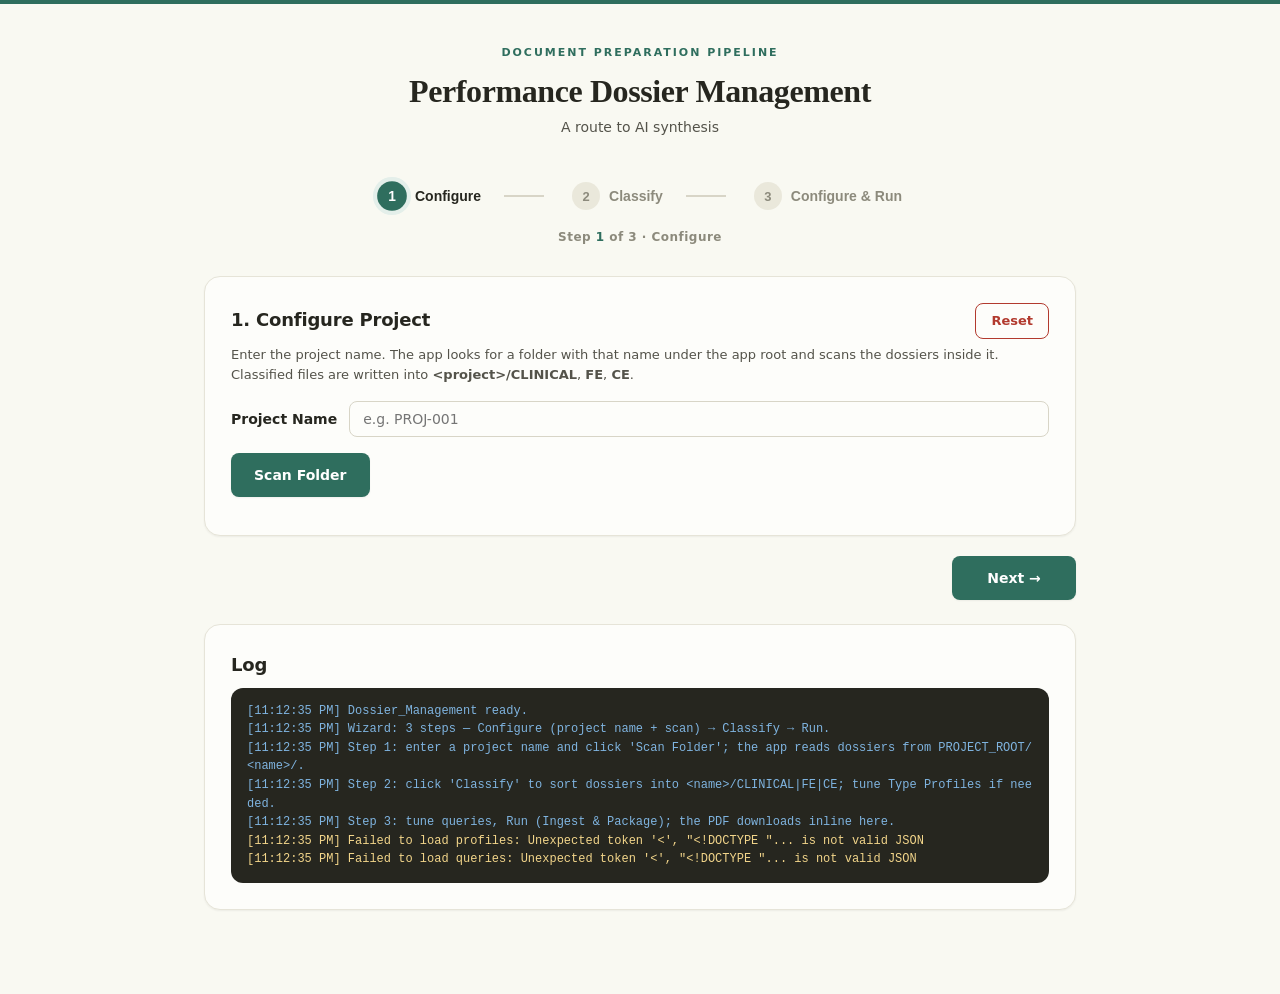
==== static/index.html @ 51ed927b "ft" ====
<!DOCTYPE html>
<html lang="en">
<head>
<meta charset="UTF-8">
<meta name="viewport" content="width=device-width, initial-scale=1.0">
<title>Performance Dossier Management — Document Pipeline</title>
<link rel="icon" href="data:,">
<link rel="stylesheet" href="/static/style.css?v=11">
</head>
<body>

<div class="app">

  <!-- Header -->
  <header class="header">
    <p class="eyebrow">Document Preparation Pipeline</p>
    <h1>Performance Dossier Management</h1>
    <p class="subtitle">A route to AI synthesis</p>
  </header>

  <!-- Stepper -->
  <nav class="stepper" id="stepper">
    <button type="button" class="step-pill active" data-goto="1">
      <span class="num">1</span><span class="lbl">Configure</span>
    </button>
    <button type="button" class="step-pill" data-goto="2">
      <span class="num">2</span><span class="lbl">Classify</span>
    </button>
    <button type="button" class="step-pill" data-goto="3">
      <span class="num">3</span><span class="lbl">Configure &amp; Run</span>
    </button>
  </nav>
  <div class="step-indicator" id="step-indicator"></div>

  <!-- ============ STEP 1: CONFIGURE PROJECT ============ -->
  <div class="step-page active" data-step="1">

    <!-- Configure: project name -> folder on disk -->
    <section class="card" id="config-section">
      <div class="card-head">
        <h2>1. Configure Project</h2>
        <div class="card-actions">
          <button class="btn btn-sm btn-danger" id="btn-reset"
            title="Safe reset: clear this project's index, screenshots and generated PDF only. Your dossier files in the project folder are never deleted.">Reset</button>
        </div>
      </div>
      <p class="hint">Enter the project name. The app looks for a folder with that name under the app root and scans the dossiers inside it. Classified files are written into <strong>&lt;project&gt;/CLINICAL</strong>, <strong>FE</strong>, <strong>CE</strong>.</p>

      <div class="form-row">
        <label for="project-name">Project Name</label>
        <input type="text" id="project-name" placeholder="e.g. PROJ-001" autocomplete="off">
      </div>

      <div class="button-row">
        <button class="btn btn-primary" id="btn-scan"
          title="Locate PROJECT_ROOT/<project name>/ and list the dossier files inside it">Scan Folder</button>
      </div>

      <div id="scan-result" class="hidden">
        <p id="scan-path" class="muted"></p>
        <div id="scan-file-list" class="file-list"></div>
      </div>
    </section>

    <!-- Step 1 nav (home page: no Back, only Next) -->
    <div class="step-nav step-nav--single">
      <button type="button" class="btn btn-primary btn-next">Next &rarr;</button>
    </div>
  </div>

  <!-- ============ STEP 2: CLASSIFY DOSSIERS ============ -->
  <div class="step-page" data-step="2">

    <!-- Distinct render frame to separate classification from uploading -->
    <div class="classify-frame">
      <h2>2. Classify Dossiers</h2>
      <p class="hint">Run auto-classification to sort the project's dossiers into CLINICAL / FE / CE. Tune the classification anchors below if a document is mis-sorted.</p>

      <div class="button-row">
        <button class="btn btn-primary" id="btn-classify"
          title="Auto-classify each dossier in the project folder by its first page, then move every file into its predicted folder (project/CLINICAL | FE | CE) in one step">Classify</button>
      </div>

      <div id="classify-table-wrap" class="hidden">
        <table class="classify-table">
          <thead>
            <tr><th>Filename</th><th>Type</th><th>Confidence</th><th>Status</th></tr>
          </thead>
          <tbody id="classify-tbody"></tbody>
        </table>
      </div>

      <div class="toggle-row" id="toggle-profiles">
        <span class="toggle-arrow">&#9654;</span>
        <span class="toggle-label">Customize Type Profiles</span>
        <span class="toggle-hint">Click to edit classification anchors</span>
      </div>
      <p class="panel-hint">Classification frame: uses keywords from each document's first 1&ndash;2 pages to auto-sort it into CLINICAL / FE (Sensory) / CE.</p>
      <div class="queries-panel hidden" id="profiles-panel">
        <div class="query-editor" data-type="CLINICAL">
          <label>CLINICAL &mdash; Clinical</label>
          <textarea id="profile-CLINICAL" rows="3"></textarea>
        </div>
        <div class="query-editor" data-type="FE">
          <label>FE &mdash; Sensory</label>
          <textarea id="profile-FE" rows="3"></textarea>
        </div>
        <div class="query-editor" data-type="CE">
          <label>CE &mdash; Consumer Evaluation</label>
          <textarea id="profile-CE" rows="3"></textarea>
        </div>
        <button class="btn btn-sm btn-outline" id="btn-save-profiles"
          title="Write the edited classification anchors back to classify/*.txt">Save</button>
      </div>
    </div>

    <!-- Step 2 nav -->
    <div class="step-nav">
      <button type="button" class="btn btn-outline btn-back">&larr; Back</button>
      <button type="button" class="btn btn-primary btn-next">Next &rarr;</button>
    </div>
  </div>

  <!-- ============ STEP 3: CONFIGURE & RUN ============ -->
  <div class="step-page" data-step="3">

    <section class="card">
      <h2>3. Configure &amp; Run Pipeline</h2>

      <div class="form-row">
        <label>Project</label>
        <div id="project-path" class="muted">Enter a project name in Step 1 and scan it.</div>
      </div>

      <div class="form-row">
        <label for="project-owner">Project Owner</label>
        <input type="text" id="project-owner" placeholder="Project Owner">
      </div>

      <div class="form-row">
        <label for="target-formula">Target Formula</label>
        <input type="text" id="target-formula" placeholder="Target Formula">
      </div>

      <!-- Pages per type (per-report-type cap) -->
      <div class="form-row">
        <label for="top-n">Maximum Pages per Type</label>
        <input type="number" id="top-n" min="1" max="50" step="1"
          value="12" placeholder="12"
          title="Maximum number of pages kept for EACH report type (CLINICAL / FE / CE) after parallel keyword + structure selection. Empty = default 12. Check 'All' to remove the cap.">
        <label class="checkbox-inline" title="Remove the per-type cap and keep every page chosen by either selector">
          <input type="checkbox" id="top-n-all"> All (no cap)
        </label>
      </div>
      <p class="mode-hint">Caps how many pages each type contributes to the final PDF. Leave empty for the default (12).<br>Select "All" only when the number of performance_dossiers is small.</p>

      <!-- Customize queries (collapsible) -->
      <div class="toggle-row" id="toggle-queries">
        <span class="toggle-arrow">&#9654;</span>
        <span class="toggle-label">Customize Per-Type Queries</span>
        <span class="toggle-hint">Click to expand &amp; edit query text for each report type</span>
      </div>
      <p class="panel-hint">Page-selection queries: at package time two parallel selectors run &mdash; keyword match picks on-topic summary pages, and layout structure (figures / lists / tables) picks information-dense pages &mdash; then both sets are merged for the downstream AI.</p>

      <div class="queries-panel hidden" id="queries-panel">
        <div class="query-editor" data-type="CLINICAL">
          <label>CLINICAL &mdash; Clinical</label>
          <textarea id="query-CLINICAL" rows="3"></textarea>
        </div>
        <div class="query-editor" data-type="FE">
          <label>FE &mdash; Sensory</label>
          <textarea id="query-FE" rows="3"></textarea>
        </div>
        <div class="query-editor" data-type="CE">
          <label>CE &mdash; Consumer Evaluation</label>
          <textarea id="query-CE" rows="3"></textarea>
        </div>
        <button class="btn btn-sm btn-outline" id="btn-save-queries"
          title="Write the edited page-selection queries back to queries/*.txt">Save</button>
      </div>

      <div class="button-row">
        <button class="btn btn-accent" id="btn-run"
          title="Ingest all PDFs for this project, select pages, and package them into a single synthesis PDF">Run (Ingest &amp; Package)</button>
      </div>

      <div class="button-row secondary">
        <button class="btn btn-sm btn-outline" id="btn-status"
          title="Show how many pages are currently indexed for this project">Status</button>
      </div>
    </section>

    <section class="card" id="output-section">
      <h2>Output</h2>
      <div id="output-placeholder" class="muted">Run the pipeline to generate a synthesis PDF.</div>
      <div id="output-result" class="hidden">
        <p class="success">Synthesis PDF generated successfully.</p>
        <a id="download-link" class="btn btn-primary" href="#" download
          title="Download the generated synthesis PDF">Download PDF</a>
      </div>
    </section>

    <!-- Step 3 nav -->
    <div class="step-nav">
      <button type="button" class="btn btn-outline btn-back">&larr; Back</button>
      <button type="button" class="btn btn-primary btn-next">Next &rarr;</button>
    </div>
  </div>

  <!-- Log / Progress (persistent across steps) -->
  <section class="card">
    <h2>Log</h2>
    <pre id="log-area" class="log"></pre>
  </section>

</div>

<script src="/static/app.js?v=17"></script>

</body>
</html>
---- static/style.css ----
/* ============================================================
   Dossier_Management — "Paper Workspace" Design System
   Base #F9F9F2 (warm ivory) · emerald primary · gold run accent
   ============================================================ */

:root {
  /* --- Surfaces (warm) --- */
  --paper:        #F9F9F2;
  --surface:      #FDFDFA;   /* cards on ivory */
  --surface-sunk: #F1F0E6;   /* inset panels, toggle rows */
  --surface-sunk-2:#EAE8DB;

  /* --- Ink (warm near-black) --- */
  --ink:    #26261F;
  --ink-2:  #54534A;   /* muted text */
  --ink-3:  #8C8A7C;   /* hints, disabled */
  --on-dark:#EDEDE4;   /* text on dark log */

  /* --- Lines (warm) --- */
  --line:   #E6E4D8;
  --line-2: #D8D5C7;

  /* --- Primary: emerald --- */
  --primary:      #2F6E5E;
  --primary-700:  #235A4C;
  --primary-100:  #E4EFEA;

  /* --- Run accent: amber/gold (the one key action) --- */
  --run:      #B07D2B;
  --run-700:  #94671F;
  --run-100:  #F4E8D2;

  /* --- Danger --- */
  --danger:      #B23A2E;
  --danger-100:  #F3E0DC;

  /* --- Success --- */
  --success: #3E8E5A;

  /* --- Type color codes (functional, per category) --- */
  --type-clinical: #3F6FA3;  --type-clinical-100: #E9EFF6;
  --type-fe:       #C2603F;  --type-fe-100:       #F6E6DF;
  --type-ce:       #3F8C63;  --type-ce-100:       #E4F0EA;

  /* --- Radii --- */
  --r-sm: 8px;
  --r:    12px;
  --r-lg: 16px;

  /* --- Shadows (warm-tinted) --- */
  --shadow-sm: 0 1px 2px rgba(38,38,31,.06);
  --shadow-md: 0 6px 18px rgba(38,38,31,.08);
  --shadow-lg: 0 14px 40px rgba(38,38,31,.10);

  /* --- Type --- */
  --font-sans: "Inter", system-ui, -apple-system, "Segoe UI", Roboto,
               "Helvetica Neue", Arial, sans-serif;
  --font-serif: "Iowan Old Style", "Palatino Linotype", "Book Antiqua",
                Georgia, "Times New Roman", serif;
  --font-mono: "SFMono-Regular", "Consolas", "Monaco", "Liberation Mono",
               monospace;

  /* --- Motion --- */
  --t-fast: 140ms ease;
  --t:      260ms ease;
}

/* ===================== Reset & base ===================== */
* { margin: 0; padding: 0; box-sizing: border-box; }

body {
  font-family: var(--font-sans);
  background: var(--paper);
  color: var(--ink);
  line-height: 1.6;
  border-top: 4px solid var(--primary);   /* brand cue */
  -webkit-font-smoothing: antialiased;
  text-rendering: optimizeLegibility;
}

.app {
  max-width: 920px;
  margin: 0 auto;
  padding: 40px 24px 64px;
}

/* Universal focus ring (a11y) */
:focus-visible {
  outline: 2px solid var(--primary);
  outline-offset: 2px;
  border-radius: 4px;
}

/* ===================== Header ===================== */
.header {
  text-align: center;
  margin-bottom: 36px;
}

.eyebrow {
  font-size: 11px;
  font-weight: 700;
  letter-spacing: 0.18em;
  text-transform: uppercase;
  color: var(--primary);
  margin-bottom: 10px;
}

.header h1 {
  font-family: var(--font-serif);
  font-size: 32px;
  font-weight: 600;
  color: var(--ink);
  letter-spacing: -0.4px;
  line-height: 1.2;
}

.subtitle {
  color: var(--ink-2);
  font-size: 14px;
  margin-top: 6px;
}

/* ===================== Stepper ===================== */
.stepper {
  display: flex;
  align-items: center;
  justify-content: center;
  gap: 0;
  margin-bottom: 10px;
  flex-wrap: wrap;
}

.step-pill {
  display: inline-flex;
  align-items: center;
  gap: 9px;
  padding: 8px 14px;
  border: none;
  background: transparent;
  color: var(--ink-3);
  font-size: 14px;
  font-weight: 600;
  cursor: pointer;
  position: relative;
  transition: color var(--t-fast);
}

/* connector between pills */
.step-pill:not(:last-child)::after {
  content: "";
  width: 40px;
  height: 2px;
  background: var(--line-2);
  margin-left: 14px;
  flex: none;
  transition: background var(--t);
}

/* completed segments turn emerald */
.step-pill.done::after { background: var(--primary); }

.step-pill .num {
  display: inline-flex;
  align-items: center;
  justify-content: center;
  width: 28px;
  height: 28px;
  border-radius: 50%;
  background: var(--surface-sunk-2);
  color: var(--ink-3);
  font-size: 13px;
  font-weight: 700;
  flex: none;
  transition: background var(--t-fast), color var(--t-fast),
              transform var(--t-fast), box-shadow var(--t-fast);
}

.step-pill .lbl { white-space: nowrap; }

.step-pill.active { color: var(--ink); }

.step-pill.active .num {
  background: var(--primary);
  color: #fff;
  transform: scale(1.06);
  box-shadow: 0 0 0 4px var(--primary-100);
}

.step-pill.done .num {
  background: var(--primary);
  color: #fff;
}

.step-pill:hover:not(.active) { color: var(--ink); }

/* "Step X of 4" indicator */
.step-indicator {
  text-align: center;
  font-size: 12px;
  font-weight: 600;
  letter-spacing: 0.04em;
  color: var(--ink-3);
  margin-bottom: 28px;
}
.step-indicator b { color: var(--primary); }

/* ===================== Step pages ===================== */
.step-page { display: none; }

.step-page.active {
  display: block;
  animation: step-in var(--t);
}

@keyframes step-in {
  from { opacity: 0; transform: translateY(8px); }
  to   { opacity: 1; transform: translateY(0); }
}

/* ===================== Step navigation ===================== */
.step-nav {
  display: flex;
  justify-content: space-between;
  gap: 12px;
  margin: 8px 0 24px;
}

.step-nav .btn-back,
.step-nav .btn-next { min-width: 124px; }

/* Home page (Step 1) has no Back button — keep Next right-aligned. */
.step-nav--single { justify-content: flex-end; }

/* ===================== Cards ===================== */
.card {
  background: var(--surface);
  border: 1px solid var(--line);
  border-radius: var(--r-lg);
  padding: 26px;
  margin-bottom: 20px;
  box-shadow: var(--shadow-sm);
}

.card h2 {
  font-size: 18px;
  font-weight: 650;
  margin-bottom: 8px;
  color: var(--ink);
  letter-spacing: -0.2px;
}

/* inline header with actions (Reset beside title) */
.card-head {
  display: flex;
  align-items: center;
  justify-content: space-between;
  gap: 12px;
  margin-bottom: 6px;
}
.card-head h2 { margin-bottom: 0; }
.card-actions { display: flex; gap: 8px; flex-shrink: 0; }

.hint {
  font-size: 13px;
  color: var(--ink-2);
  margin-bottom: 16px;
  line-height: 1.55;
}

/* ===================== Buttons ===================== */
.button-row {
  display: flex;
  gap: 10px;
  flex-wrap: wrap;
  margin-bottom: 12px;
}
.button-row.secondary {
  padding-top: 6px;
  border-top: 1px solid var(--line);
  margin-top: 4px;
}

.btn {
  display: inline-flex;
  align-items: center;
  justify-content: center;
  gap: 8px;
  padding: 11px 22px;
  border: 1px solid transparent;
  border-radius: var(--r-sm);
  font-size: 14px;
  font-weight: 600;
  font-family: inherit;
  cursor: pointer;
  text-decoration: none;
  transition: background var(--t-fast), border-color var(--t-fast),
              color var(--t-fast), box-shadow var(--t-fast),
              transform var(--t-fast);
  text-align: center;
  min-height: 44px;            /* touch target */
}
.btn:active:not(:disabled) { transform: translateY(1px); }
.btn:disabled { opacity: .5; cursor: not-allowed; }

.btn-sm { padding: 7px 15px; font-size: 13px; min-height: 36px; }

.btn-primary {
  background: var(--primary);
  color: #fff;
  box-shadow: var(--shadow-sm);
}
.btn-primary:hover:not(:disabled) {
  background: var(--primary-700);
  box-shadow: var(--shadow-md);
}

/* Run (Ingest & Package) — the gold accent, stands out */
.btn-accent {
  background: var(--run);
  color: #fff;
  box-shadow: var(--shadow-sm);
}
.btn-accent:hover:not(:disabled) {
  background: var(--run-700);
  box-shadow: var(--shadow-md);
}

.btn-outline {
  background: var(--surface);
  border-color: var(--line-2);
  color: var(--ink);
}
.btn-outline:hover:not(:disabled) {
  background: var(--surface-sunk);
  border-color: var(--ink-3);
}

.btn-danger {
  background: var(--surface);
  border-color: var(--danger);
  color: var(--danger);
}
.btn-danger:hover:not(:disabled) {
  background: var(--danger-100);
}

/* ===================== Upload zones (color-coded) ===================== */
.upload-grid {
  display: grid;
  grid-template-columns: repeat(3, 1fr);
  gap: 16px;
}

.upload-zone {
  --zc: var(--line-2);
  --zt: transparent;
  border: 2px dashed var(--zc);
  border-radius: var(--r);
  padding: 22px 14px;
  text-align: center;
  background: var(--surface);
  transition: border-color var(--t-fast), background var(--t-fast),
              box-shadow var(--t-fast);
  cursor: pointer;
}
.upload-zone:hover {
  border-color: var(--zc);
  background: var(--zt);
  box-shadow: var(--shadow-sm);
}
.upload-zone.dragover {
  border-color: var(--zc);
  background: var(--zt);
  box-shadow: 0 0 0 3px var(--zt);
}

/* per-type color codes */
.upload-zone[data-type="CLINICAL"] { --zc: var(--type-clinical); --zt: var(--type-clinical-100); }
.upload-zone[data-type="FE"]       { --zc: var(--type-fe);       --zt: var(--type-fe-100); }
.upload-zone[data-type="CE"]       { --zc: var(--type-ce);       --zt: var(--type-ce-100); }
#smart-zone { --zc: var(--primary); --zt: var(--primary-100); }

.upload-icon {
  display: inline-flex;
  align-items: center;
  justify-content: center;
  min-width: 56px;
  height: 32px;
  padding: 0 12px;
  border-radius: 999px;
  font-size: 13px;
  font-weight: 700;
  letter-spacing: 0.04em;
  background: var(--zt);
  color: var(--zc);
  margin-bottom: 10px;
}
.upload-label {
  font-size: 12px;
  color: var(--ink-2);
  margin-bottom: 12px;
}
.upload-input { display: none; }

.file-list {
  margin-top: 8px;
  font-size: 12px;
  color: var(--success);
  min-height: 16px;
  text-align: left;
}
.file-list .file-item {
  display: flex;
  align-items: center;
  justify-content: space-between;
  padding: 2px 0;
  gap: 8px;
}
.file-list .file-item .remove {
  color: var(--danger);
  cursor: pointer;
  font-weight: 700;
  flex: none;
}

/* ===================== Forms ===================== */
.form-row {
  display: flex;
  align-items: center;
  gap: 12px;
  margin-bottom: 16px;
}
.form-row label {
  font-size: 14px;
  font-weight: 600;
  min-width: 84px;
  color: var(--ink);
}
.form-row input {
  flex: 1;
  padding: 9px 13px;
  border: 1px solid var(--line-2);
  border-radius: var(--r-sm);
  font-size: 14px;
  font-family: inherit;
  background: var(--surface);
  color: var(--ink);
  outline: none;
  transition: border-color var(--t-fast), box-shadow var(--t-fast);
}
.form-row input:focus {
  border-color: var(--primary);
  box-shadow: 0 0 0 3px var(--primary-100);
}

.checkbox-inline {
  display: inline-flex;
  align-items: center;
  gap: 6px;
  min-width: auto !important;
  font-weight: 500 !important;
  font-size: 13px;
  color: var(--ink-2);
  cursor: pointer;
  white-space: nowrap;
}
.checkbox-inline input {
  flex: none !important;
  width: 16px;
  height: 16px;
  margin: 0;
  cursor: pointer;
  accent-color: var(--primary);
}

/* ===================== Classify frame ===================== */
/* Rethemed to match .card so every step shares one surface family. */
.classify-frame {
  background: var(--surface);
  border: 1px solid var(--line);
  border-radius: var(--r-lg);
  padding: 26px;
  margin-bottom: 20px;
  box-shadow: var(--shadow-sm);
}
.classify-frame h2 {
  font-size: 18px;
  font-weight: 650;
  margin-bottom: 8px;
  color: var(--ink);
  letter-spacing: -0.2px;
}
.classify-frame .hint { margin-bottom: 16px; }

/* ===================== Toggle / query panels ===================== */
.toggle-row {
  display: flex;
  align-items: center;
  gap: 10px;
  padding: 11px 14px;
  margin-bottom: 12px;
  background: var(--surface-sunk);
  border: 1px solid var(--line);
  border-radius: var(--r-sm);
  cursor: pointer;
  transition: background var(--t-fast), border-color var(--t-fast);
  user-select: none;
}
.toggle-row:hover {
  background: var(--surface-sunk-2);
  border-color: var(--primary);
}
.toggle-arrow {
  font-size: 11px;
  color: var(--ink-3);
  transition: transform var(--t-fast);
  display: inline-block;
  min-width: 16px;
}
.toggle-arrow.expanded { transform: rotate(90deg); }
.toggle-label {
  font-size: 14px;
  font-weight: 600;
  color: var(--ink);
}
.toggle-hint {
  font-size: 12px;
  color: var(--ink-3);
  margin-left: auto;
}
.panel-hint {
  font-size: 12px;
  color: var(--ink-2);
  line-height: 1.55;
  margin: -2px 0 12px;
  padding: 0 2px;
}
.queries-panel {
  margin-bottom: 16px;
  padding: 16px;
  background: var(--surface-sunk);
  border: 1px solid var(--line);
  border-radius: var(--r-sm);
}
.query-editor { margin-bottom: 12px; }
.query-editor:last-of-type { margin-bottom: 8px; }
.query-editor label {
  display: block;
  font-size: 13px;
  font-weight: 600;
  color: var(--ink);
  margin-bottom: 4px;
}
.query-editor textarea {
  width: 100%;
  padding: 9px 11px;
  border: 1px solid var(--line-2);
  border-radius: var(--r-sm);
  font-size: 13px;
  font-family: var(--font-mono);
  line-height: 1.5;
  resize: vertical;
  outline: none;
  background: var(--surface);
  color: var(--ink);
  transition: border-color var(--t-fast), box-shadow var(--t-fast);
}
.query-editor textarea:focus {
  border-color: var(--primary);
  box-shadow: 0 0 0 3px var(--primary-100);
}
.queries-panel .btn { margin-top: 4px; }

/* ===================== Output / status ===================== */
.muted {
  color: var(--ink-3);
  font-size: 14px;
}
.hidden { display: none; }
.success {
  color: var(--success);
  font-weight: 600;
  margin-bottom: 12px;
}

/* ===================== AI synthesis ===================== */
.form-row.column {
  flex-direction: column;
  align-items: stretch;
  gap: 6px;
}
.form-row.column label { min-width: auto; }
.form-row.column textarea {
  width: 100%;
  padding: 11px 13px;
  border: 1px solid var(--line-2);
  border-radius: var(--r-sm);
  font-size: 13px;
  font-family: var(--font-mono);
  line-height: 1.5;
  resize: vertical;
  outline: none;
  background: var(--surface);
  color: var(--ink);
  transition: border-color var(--t-fast), box-shadow var(--t-fast);
}
.form-row.column textarea:focus {
  border-color: var(--primary);
  box-shadow: 0 0 0 3px var(--primary-100);
}
.code-block {
  background: #26261F;
  color: var(--on-dark);
  padding: 13px 15px;
  border-radius: var(--r-sm);
  font-family: var(--font-mono);
  font-size: 12px;
  line-height: 1.6;
  overflow-x: auto;
  white-space: pre;
  margin: 0 0 10px;
}
.gen-iframe {
  width: 100%;
  min-height: 480px;
  margin-top: 12px;
  border: 1px solid var(--line-2);
  border-radius: var(--r);
  background: var(--surface);
}

/* ===================== Badge ===================== */
.badge {
  font-size: 11px;
  font-weight: 700;
  color: #fff;
  background: var(--primary);
  padding: 2px 9px;
  border-radius: 999px;
  vertical-align: middle;
  margin-left: 8px;
  letter-spacing: 0.02em;
}

/* ===================== Classification table ===================== */
.classify-table {
  width: 100%;
  table-layout: fixed;            /* column widths are honored so long
                                     filenames can't squeeze Status */
  border-collapse: collapse;
  margin-top: 14px;
  font-size: 13px;
  border-radius: var(--r-sm);
  overflow: hidden;
  border: 1px solid var(--line);
}
.classify-table th,
.classify-table td {
  border-bottom: 1px solid var(--line);
  padding: 9px 11px;
  text-align: left;
  vertical-align: middle;
}
.classify-table tr:last-child td { border-bottom: none; }
.classify-table th {
  background: var(--surface-sunk);
  font-weight: 600;
  color: var(--ink-2);
}

/* Column widths (must sum to 100% under table-layout: fixed) */
.classify-table th:nth-child(1),
.classify-table td:nth-child(1) { width: auto; }                /* Filename */
.classify-table th:nth-child(2),
.classify-table td:nth-child(2) { width: 88px; }                /* Type select */
.classify-table th:nth-child(3),
.classify-table td:nth-child(3) { width: 92px; }                /* Confidence */
.classify-table th:nth-child(4),
.classify-table td:nth-child(4) { width: 140px; }               /* Status pill */
.classify-table td:nth-child(1) {                               /* Long filenames */
  overflow: hidden;
  text-overflow: ellipsis;
  white-space: nowrap;
}
.classify-table th:nth-child(4),
.classify-table td:nth-child(4) {
  text-align: right;             /* pill sits at the row's right edge */
  white-space: nowrap;           /* never wrap the badge label */
}

.classify-table .type-select {
  padding: 4px 8px;
  border: 1px solid var(--line-2);
  border-radius: 6px;
  font-size: 13px;
  background: var(--surface);
  color: var(--ink);
  outline: none;
  width: 100%;
}
.classify-table .type-select:focus {
  border-color: var(--primary);
  box-shadow: 0 0 0 3px var(--primary-100);
}

/* Status pills — proper background, not bare coloured text */
.status-ok,
.status-warn {
  display: inline-block;
  padding: 4px 10px;
  border-radius: 999px;
  font-size: 11px;
  font-weight: 700;
  letter-spacing: 0.2px;
  line-height: 1.2;
  white-space: nowrap;
}
.status-ok {
  background: rgba(62, 142, 90, 0.14);    /* --success @ 14% */
  color: var(--success);
}
.status-warn {
  background: var(--danger-100);
  color: var(--danger);
}

/* ===================== Log (technical console) ===================== */
.log {
  background: #26261F;
  color: var(--on-dark);
  padding: 14px 16px;
  border-radius: var(--r);
  font-family: var(--font-mono);
  font-size: 12px;
  line-height: 1.55;
  max-height: 300px;
  overflow-y: auto;
  white-space: pre-wrap;
  word-break: break-all;
}
.log .log-info    { color: #7FB4E0; }
.log .log-success { color: #7FE0A8; }
.log .log-error   { color: #FF9B8A; }
.log .log-warn    { color: #F2D58A; }

/* ===================== Spinner ===================== */
.spinner {
  display: inline-block;
  width: 14px;
  height: 14px;
  border: 2px solid var(--line-2);
  border-top-color: var(--primary);
  border-radius: 50%;
  animation: spin 0.6s linear infinite;
  margin-right: 6px;
  vertical-align: middle;
}
@keyframes spin { to { transform: rotate(360deg); } }

/* ===================== Responsive ===================== */
@media (max-width: 720px) {
  .app { padding: 28px 16px 48px; }
  .upload-grid { grid-template-columns: 1fr; }
  .step-pill .lbl { display: none; }
  .step-pill:not(:last-child)::after { width: 24px; margin-left: 8px; }
  .header h1 { font-size: 26px; }
}

/* ===================== Reduced motion ===================== */
@media (prefers-reduced-motion: reduce) {
  *, *::before, *::after {
    animation-duration: 0.001ms !important;
    transition-duration: 0.001ms !important;
  }
}
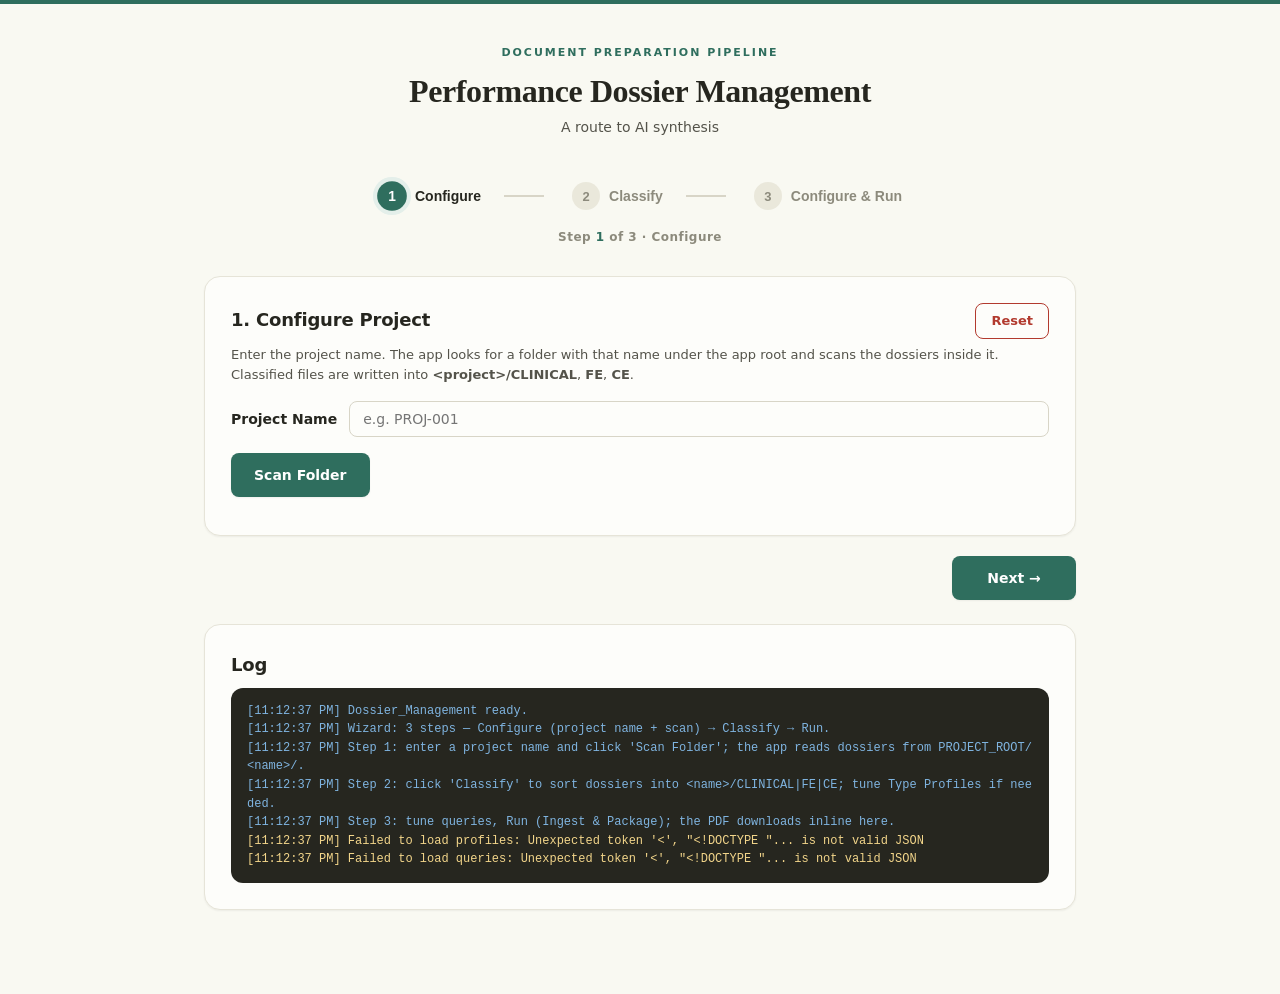
==== commit 8d5da966: "ft" ====
--- a/static/index.html
+++ b/static/index.html
@@ -71,7 +71,7 @@
   <!-- ============ STEP 2: CLASSIFY DOSSIERS ============ -->
   <div class="step-page" data-step="2">
 
-    <!-- Distinct render frame to separate classification from uploading -->
+    <!-- Distinct render frame to separate classification from configuration -->
     <div class="classify-frame">
       <h2>2. Classify Dossiers</h2>
       <p class="hint">Run auto-classification to sort the project's dossiers into CLINICAL / FE / CE. Tune the classification anchors below if a document is mis-sorted.</p>
--- a/static/style.css
+++ b/static/style.css
@@ -345,64 +345,7 @@
   background: var(--danger-100);
 }
 
-/* ===================== Upload zones (color-coded) ===================== */
-.upload-grid {
-  display: grid;
-  grid-template-columns: repeat(3, 1fr);
-  gap: 16px;
-}
-
-.upload-zone {
-  --zc: var(--line-2);
-  --zt: transparent;
-  border: 2px dashed var(--zc);
-  border-radius: var(--r);
-  padding: 22px 14px;
-  text-align: center;
-  background: var(--surface);
-  transition: border-color var(--t-fast), background var(--t-fast),
-              box-shadow var(--t-fast);
-  cursor: pointer;
-}
-.upload-zone:hover {
-  border-color: var(--zc);
-  background: var(--zt);
-  box-shadow: var(--shadow-sm);
-}
-.upload-zone.dragover {
-  border-color: var(--zc);
-  background: var(--zt);
-  box-shadow: 0 0 0 3px var(--zt);
-}
-
-/* per-type color codes */
-.upload-zone[data-type="CLINICAL"] { --zc: var(--type-clinical); --zt: var(--type-clinical-100); }
-.upload-zone[data-type="FE"]       { --zc: var(--type-fe);       --zt: var(--type-fe-100); }
-.upload-zone[data-type="CE"]       { --zc: var(--type-ce);       --zt: var(--type-ce-100); }
-#smart-zone { --zc: var(--primary); --zt: var(--primary-100); }
-
-.upload-icon {
-  display: inline-flex;
-  align-items: center;
-  justify-content: center;
-  min-width: 56px;
-  height: 32px;
-  padding: 0 12px;
-  border-radius: 999px;
-  font-size: 13px;
-  font-weight: 700;
-  letter-spacing: 0.04em;
-  background: var(--zt);
-  color: var(--zc);
-  margin-bottom: 10px;
-}
-.upload-label {
-  font-size: 12px;
-  color: var(--ink-2);
-  margin-bottom: 12px;
-}
-.upload-input { display: none; }
-
+/* ===================== Dossier file list (scan result) ===================== */
 .file-list {
   margin-top: 8px;
   font-size: 12px;
@@ -761,7 +704,6 @@
 /* ===================== Responsive ===================== */
 @media (max-width: 720px) {
   .app { padding: 28px 16px 48px; }
-  .upload-grid { grid-template-columns: 1fr; }
   .step-pill .lbl { display: none; }
   .step-pill:not(:last-child)::after { width: 24px; margin-left: 8px; }
   .header h1 { font-size: 26px; }
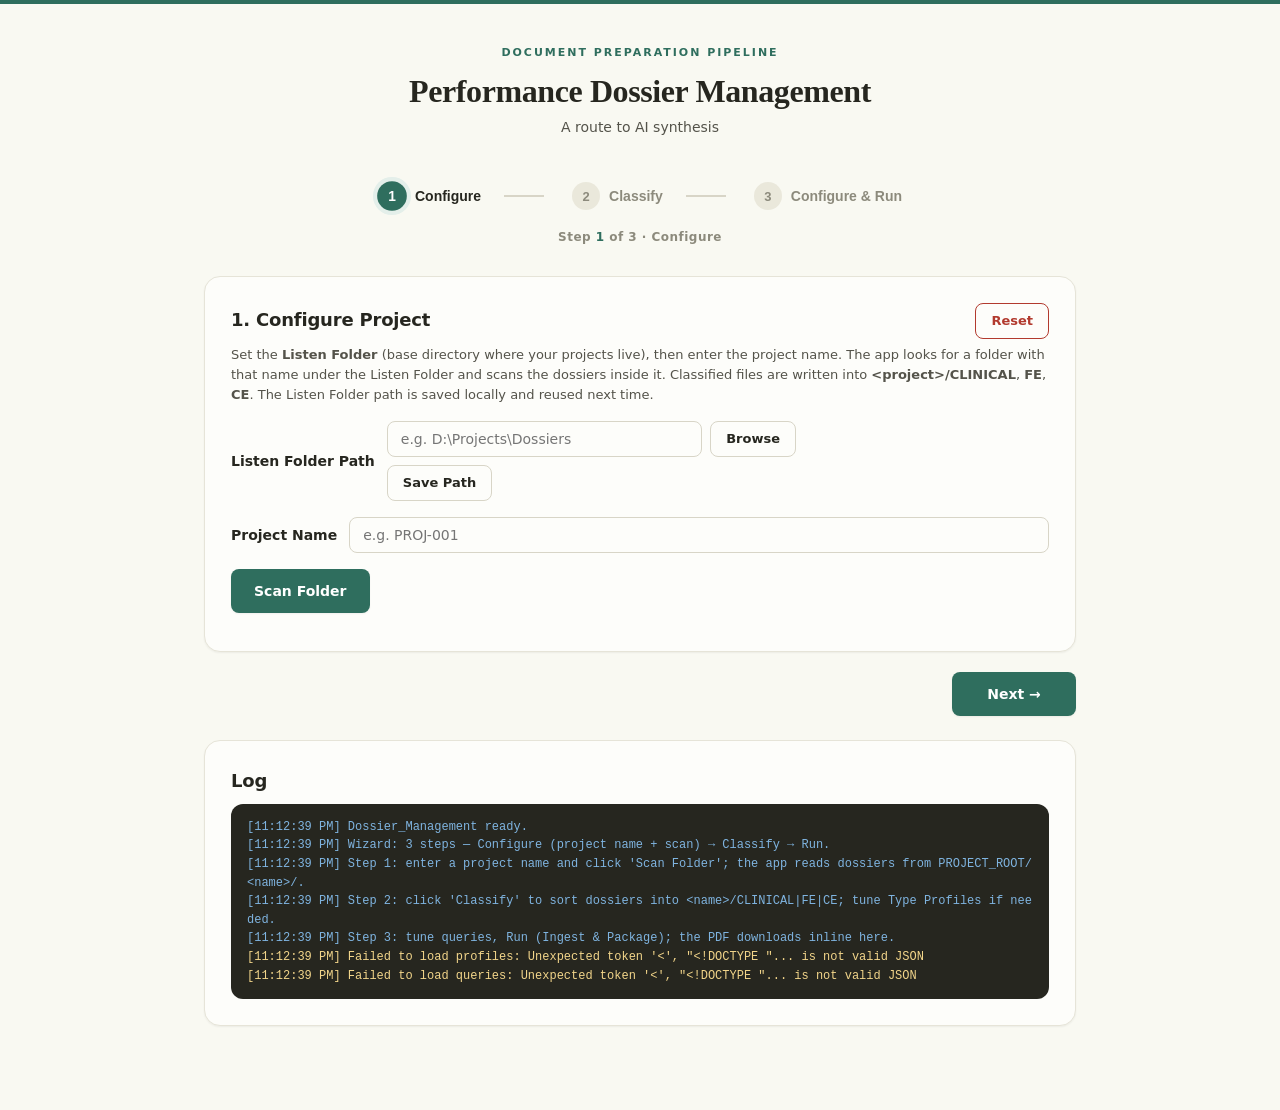
==== commit 0127df41: "ft" ====
--- a/static/index.html
+++ b/static/index.html
@@ -5,7 +5,7 @@
 <meta name="viewport" content="width=device-width, initial-scale=1.0">
 <title>Performance Dossier Management — Document Pipeline</title>
 <link rel="icon" href="data:,">
-<link rel="stylesheet" href="/static/style.css?v=11">
+<link rel="stylesheet" href="/static/style.css?v=13">
 </head>
 <body>
 
@@ -44,7 +44,18 @@
             title="Safe reset: clear this project's index, screenshots and generated PDF only. Your dossier files in the project folder are never deleted.">Reset</button>
         </div>
       </div>
-      <p class="hint">Enter the project name. The app looks for a folder with that name under the app root and scans the dossiers inside it. Classified files are written into <strong>&lt;project&gt;/CLINICAL</strong>, <strong>FE</strong>, <strong>CE</strong>.</p>
+      <p class="hint">Set the <strong>Listen Folder</strong> (base directory where your projects live), then enter the project name. The app looks for a folder with that name under the Listen Folder and scans the dossiers inside it. Classified files are written into <strong>&lt;project&gt;/CLINICAL</strong>, <strong>FE</strong>, <strong>CE</strong>. The Listen Folder path is saved locally and reused next time.</p>
+
+      <div class="form-row">
+        <label for="listen-folder">Listen Folder Path</label>
+        <div class="folder-input-group">
+          <input type="text" id="listen-folder" placeholder="e.g. D:\Projects\Dossiers" autocomplete="off">
+          <button class="btn btn-sm btn-outline" id="btn-browse-folder" type="button"
+            title="Open a folder picker to choose the base watch folder">Browse</button>
+          <button class="btn btn-sm btn-outline" id="btn-save-folder" type="button"
+            title="Save this folder path to disk (persisted across restarts)">Save Path</button>
+        </div>
+      </div>
 
       <div class="form-row">
         <label for="project-name">Project Name</label>
@@ -215,7 +226,29 @@
 
 </div>
 
-<script src="/static/app.js?v=17"></script>
+<!-- ============ Folder picker modal ============ -->
+<div id="folder-modal" class="modal hidden">
+  <div class="modal-backdrop" id="folder-modal-backdrop"></div>
+  <div class="modal-dialog">
+    <div class="modal-head">
+      <h3>Select a folder</h3>
+      <button class="modal-close" id="folder-modal-close" type="button" title="Close">&times;</button>
+    </div>
+    <div class="saved-paths-block">
+      <div class="saved-paths-head">Saved Paths <span class="muted">— click to open, &nbsp;🗑️ to remove</span></div>
+      <div id="saved-paths-list" class="saved-paths-list"></div>
+    </div>
+    <div id="folder-current" class="folder-current"></div>
+    <div id="folder-list" class="folder-list"></div>
+    <div class="modal-foot">
+      <button class="btn btn-sm btn-outline" id="folder-up" type="button" title="Go up one level">Up</button>
+      <button class="btn btn-sm btn-primary" id="folder-select" type="button"
+        title="Use the current folder as the Listen Folder">Select this folder</button>
+    </div>
+  </div>
+</div>
+
+<script src="/static/app.js?v=19"></script>
 
 </body>
 </html>
--- a/static/style.css
+++ b/static/style.css
@@ -716,3 +716,154 @@
     transition-duration: 0.001ms !important;
   }
 }
+
+/* ===================== Listen-folder config ===================== */
+.folder-input-group {
+  display: flex;
+  gap: 8px;
+  align-items: center;
+  flex-wrap: wrap;
+}
+.folder-input-group input[type="text"] {
+  flex: 1 1 240px;
+  min-width: 200px;
+}
+
+/* ===================== Folder picker modal ===================== */
+.modal {
+  position: fixed;
+  inset: 0;
+  z-index: 1000;
+  display: flex;
+  align-items: center;
+  justify-content: center;
+}
+.modal.hidden { display: none; }
+.modal-backdrop {
+  position: absolute;
+  inset: 0;
+  background: rgba(15, 23, 42, 0.45);
+}
+.modal-dialog {
+  position: relative;
+  width: min(560px, 92vw);
+  max-height: 80vh;
+  display: flex;
+  flex-direction: column;
+  background: var(--surface, #fff);
+  border: 1px solid var(--line-2, #e2e8f0);
+  border-radius: var(--r, 12px);
+  box-shadow: 0 20px 60px rgba(15, 23, 42, 0.25);
+  overflow: hidden;
+}
+.modal-head {
+  display: flex;
+  align-items: center;
+  justify-content: space-between;
+  padding: 14px 18px;
+  border-bottom: 1px solid var(--line-2, #e2e8f0);
+}
+.modal-head h3 { margin: 0; font-size: 16px; }
+
+/* Saved listen-folder history list (inside the folder picker) */
+.saved-paths-block {
+  border-bottom: 1px solid var(--line-2, #e2e8f0);
+  padding: 10px 18px;
+  background: var(--surface-sunk, #f8fafc);
+  max-height: 168px;
+  overflow-y: auto;
+}
+.saved-paths-head {
+  font-size: 12px;
+  font-weight: 600;
+  color: var(--ink-2, #475569);
+  margin-bottom: 6px;
+}
+.saved-paths-list {
+  display: flex;
+  flex-direction: column;
+  gap: 4px;
+}
+.saved-path-item {
+  display: flex;
+  align-items: center;
+  justify-content: space-between;
+  gap: 8px;
+  padding: 6px 8px;
+  border: 1px solid var(--line-2, #e2e8f0);
+  border-radius: 6px;
+  background: var(--surface, #fff);
+}
+.saved-path-item.active {
+  border-color: var(--primary, #2F6E5E);
+  background: var(--primary-100, #E4EFEA);
+}
+.saved-path-text {
+  flex: 1 1 auto;
+  cursor: pointer;
+  font-size: 12px;
+  color: var(--ink, #1e293b);
+  overflow: hidden;
+  text-overflow: ellipsis;
+  white-space: nowrap;
+}
+.saved-path-text:hover {
+  text-decoration: underline;
+  color: var(--primary-700, #2F6E5E);
+}
+.saved-path-del {
+  flex: 0 0 auto;
+  border: none;
+  background: transparent;
+  cursor: pointer;
+  font-size: 14px;
+  line-height: 1;
+  padding: 2px 5px;
+  border-radius: 4px;
+}
+.saved-path-del:hover { background: #fde2e2; }
+.saved-path-empty { font-size: 12px; padding: 4px 2px; }
+.modal-close {
+  border: none;
+  background: transparent;
+  font-size: 22px;
+  line-height: 1;
+  cursor: pointer;
+  color: var(--ink-2, #64748b);
+}
+.modal-close:hover { color: var(--ink-1, #0f172a); }
+.folder-current {
+  padding: 10px 18px;
+  font-size: 12px;
+  color: var(--ink-2, #64748b);
+  background: var(--surface-sunk, #f8fafc);
+  border-bottom: 1px solid var(--line-2, #e2e8f0);
+  word-break: break-all;
+}
+.folder-list {
+  padding: 8px;
+  overflow-y: auto;
+  flex: 1 1 auto;
+  min-height: 180px;
+  max-height: 48vh;
+}
+.folder-item {
+  padding: 9px 12px;
+  border-radius: 8px;
+  font-size: 13px;
+  cursor: pointer;
+  display: flex;
+  align-items: center;
+  gap: 8px;
+  word-break: break-all;
+}
+.folder-item::before { content: "\1F4C1"; font-size: 14px; }
+.folder-item:hover { background: var(--primary-100, #eef2ff); }
+.folder-up { color: var(--ink-2, #64748b); font-style: italic; }
+.modal-foot {
+  display: flex;
+  justify-content: space-between;
+  gap: 10px;
+  padding: 12px 18px;
+  border-top: 1px solid var(--line-2, #e2e8f0);
+}
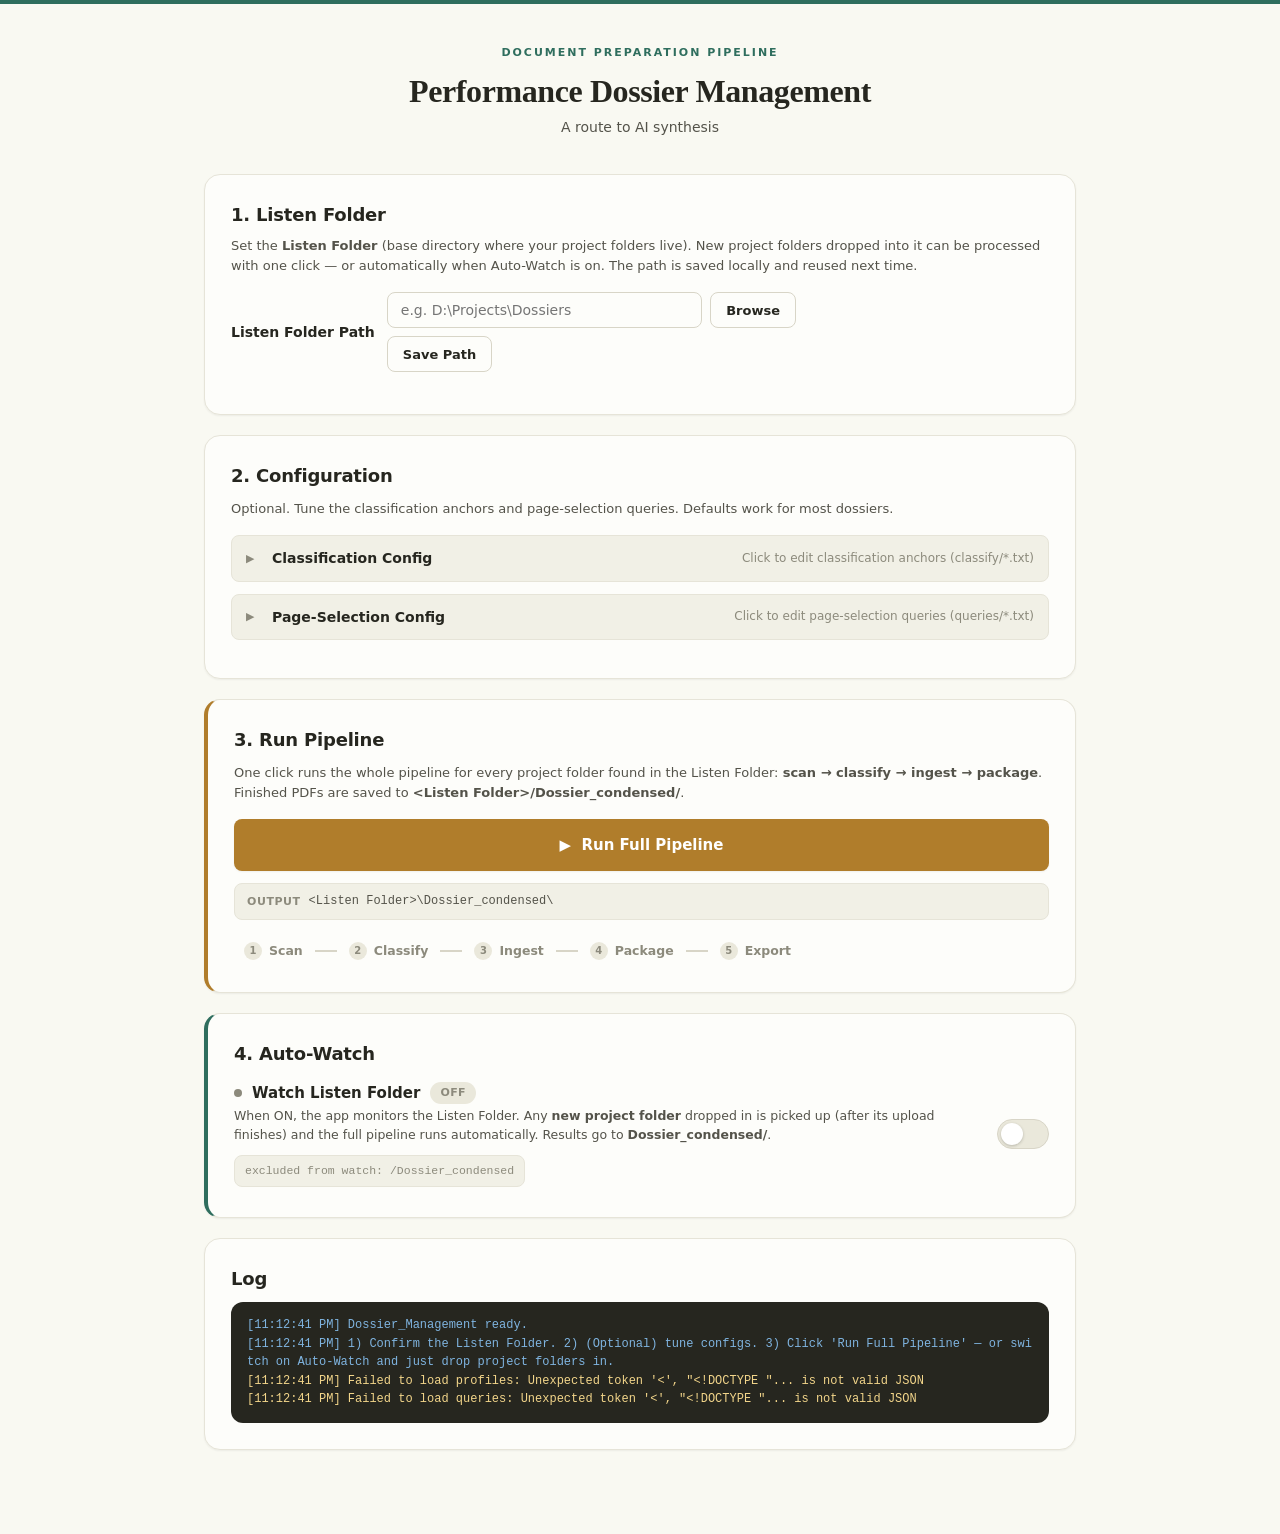
==== commit 5b723794: "n" ====
--- a/static/index.html
+++ b/static/index.html
@@ -5,7 +5,7 @@
 <meta name="viewport" content="width=device-width, initial-scale=1.0">
 <title>Performance Dossier Management — Document Pipeline</title>
 <link rel="icon" href="data:,">
-<link rel="stylesheet" href="/static/style.css?v=13">
+<link rel="stylesheet" href="/static/style.css?v=14">
 </head>
 <body>
 
@@ -18,207 +18,140 @@
     <p class="subtitle">A route to AI synthesis</p>
   </header>
 
-  <!-- Stepper -->
-  <nav class="stepper" id="stepper">
-    <button type="button" class="step-pill active" data-goto="1">
-      <span class="num">1</span><span class="lbl">Configure</span>
-    </button>
-    <button type="button" class="step-pill" data-goto="2">
-      <span class="num">2</span><span class="lbl">Classify</span>
-    </button>
-    <button type="button" class="step-pill" data-goto="3">
-      <span class="num">3</span><span class="lbl">Configure &amp; Run</span>
-    </button>
-  </nav>
-  <div class="step-indicator" id="step-indicator"></div>
+  <!-- ============ 1. Listen Folder ============ -->
+  <section class="card" id="config-section">
+    <div class="card-head">
+      <h2>1. Listen Folder</h2>
+    </div>
+    <p class="hint">Set the <strong>Listen Folder</strong> (base directory where your project folders live). New project folders dropped into it can be processed with one click — or automatically when Auto-Watch is on. The path is saved locally and reused next time.</p>
 
-  <!-- ============ STEP 1: CONFIGURE PROJECT ============ -->
-  <div class="step-page active" data-step="1">
-
-    <!-- Configure: project name -> folder on disk -->
-    <section class="card" id="config-section">
-      <div class="card-head">
-        <h2>1. Configure Project</h2>
-        <div class="card-actions">
-          <button class="btn btn-sm btn-danger" id="btn-reset"
-            title="Safe reset: clear this project's index, screenshots and generated PDF only. Your dossier files in the project folder are never deleted.">Reset</button>
-        </div>
-      </div>
-      <p class="hint">Set the <strong>Listen Folder</strong> (base directory where your projects live), then enter the project name. The app looks for a folder with that name under the Listen Folder and scans the dossiers inside it. Classified files are written into <strong>&lt;project&gt;/CLINICAL</strong>, <strong>FE</strong>, <strong>CE</strong>. The Listen Folder path is saved locally and reused next time.</p>
-
-      <div class="form-row">
-        <label for="listen-folder">Listen Folder Path</label>
-        <div class="folder-input-group">
-          <input type="text" id="listen-folder" placeholder="e.g. D:\Projects\Dossiers" autocomplete="off">
-          <button class="btn btn-sm btn-outline" id="btn-browse-folder" type="button"
-            title="Open a folder picker to choose the base watch folder">Browse</button>
-          <button class="btn btn-sm btn-outline" id="btn-save-folder" type="button"
-            title="Save this folder path to disk (persisted across restarts)">Save Path</button>
-        </div>
-      </div>
-
-      <div class="form-row">
-        <label for="project-name">Project Name</label>
-        <input type="text" id="project-name" placeholder="e.g. PROJ-001" autocomplete="off">
-      </div>
-
-      <div class="button-row">
-        <button class="btn btn-primary" id="btn-scan"
-          title="Locate PROJECT_ROOT/<project name>/ and list the dossier files inside it">Scan Folder</button>
-      </div>
-
-      <div id="scan-result" class="hidden">
-        <p id="scan-path" class="muted"></p>
-        <div id="scan-file-list" class="file-list"></div>
-      </div>
-    </section>
-
-    <!-- Step 1 nav (home page: no Back, only Next) -->
-    <div class="step-nav step-nav--single">
-      <button type="button" class="btn btn-primary btn-next">Next &rarr;</button>
-    </div>
-  </div>
-
-  <!-- ============ STEP 2: CLASSIFY DOSSIERS ============ -->
-  <div class="step-page" data-step="2">
-
-    <!-- Distinct render frame to separate classification from configuration -->
-    <div class="classify-frame">
-      <h2>2. Classify Dossiers</h2>
-      <p class="hint">Run auto-classification to sort the project's dossiers into CLINICAL / FE / CE. Tune the classification anchors below if a document is mis-sorted.</p>
-
-      <div class="button-row">
-        <button class="btn btn-primary" id="btn-classify"
-          title="Auto-classify each dossier in the project folder by its first page, then move every file into its predicted folder (project/CLINICAL | FE | CE) in one step">Classify</button>
-      </div>
-
-      <div id="classify-table-wrap" class="hidden">
-        <table class="classify-table">
-          <thead>
-            <tr><th>Filename</th><th>Type</th><th>Confidence</th><th>Status</th></tr>
-          </thead>
-          <tbody id="classify-tbody"></tbody>
-        </table>
-      </div>
-
-      <div class="toggle-row" id="toggle-profiles">
-        <span class="toggle-arrow">&#9654;</span>
-        <span class="toggle-label">Customize Type Profiles</span>
-        <span class="toggle-hint">Click to edit classification anchors</span>
-      </div>
-      <p class="panel-hint">Classification frame: uses keywords from each document's first 1&ndash;2 pages to auto-sort it into CLINICAL / FE (Sensory) / CE.</p>
-      <div class="queries-panel hidden" id="profiles-panel">
-        <div class="query-editor" data-type="CLINICAL">
-          <label>CLINICAL &mdash; Clinical</label>
-          <textarea id="profile-CLINICAL" rows="3"></textarea>
-        </div>
-        <div class="query-editor" data-type="FE">
-          <label>FE &mdash; Sensory</label>
-          <textarea id="profile-FE" rows="3"></textarea>
-        </div>
-        <div class="query-editor" data-type="CE">
-          <label>CE &mdash; Consumer Evaluation</label>
-          <textarea id="profile-CE" rows="3"></textarea>
-        </div>
-        <button class="btn btn-sm btn-outline" id="btn-save-profiles"
-          title="Write the edited classification anchors back to classify/*.txt">Save</button>
+    <div class="form-row">
+      <label for="listen-folder">Listen Folder Path</label>
+      <div class="folder-input-group">
+        <input type="text" id="listen-folder" placeholder="e.g. D:\Projects\Dossiers" autocomplete="off">
+        <button class="btn btn-sm btn-outline" id="btn-browse-folder" type="button"
+          title="Open a folder picker to choose the base watch folder">Browse</button>
+        <button class="btn btn-sm btn-outline" id="btn-save-folder" type="button"
+          title="Save this folder path to disk (persisted across restarts)">Save Path</button>
       </div>
     </div>
+  </section>
 
-    <!-- Step 2 nav -->
-    <div class="step-nav">
-      <button type="button" class="btn btn-outline btn-back">&larr; Back</button>
-      <button type="button" class="btn btn-primary btn-next">Next &rarr;</button>
+  <!-- ============ 2. Configuration (collapsed editors) ============ -->
+  <section class="card">
+    <h2>2. Configuration</h2>
+    <p class="hint">Optional. Tune the classification anchors and page-selection queries. Defaults work for most dossiers.</p>
+
+    <!-- 2a. Classification anchors (classify/*.txt) -->
+    <div class="toggle-row" id="toggle-profiles">
+      <span class="toggle-arrow">&#9654;</span>
+      <span class="toggle-label">Classification Config</span>
+      <span class="toggle-hint">Click to edit classification anchors (classify/*.txt)</span>
     </div>
-  </div>
+    <div class="queries-panel hidden" id="profiles-panel">
+      <p class="panel-hint">Classification frame: uses keywords from each document's first 1&ndash;2 pages to auto-sort it into CLINS / FE (Sensory) / CE.</p>
+      <div class="query-editor" data-type="CLINS">
+        <label>CLINS &mdash; Clinical</label>
+        <textarea id="profile-CLINS" rows="3"></textarea>
+      </div>
+      <div class="query-editor" data-type="FE">
+        <label>FE &mdash; Sensory</label>
+        <textarea id="profile-FE" rows="3"></textarea>
+      </div>
+      <div class="query-editor" data-type="CE">
+        <label>CE &mdash; Consumer Evaluation</label>
+        <textarea id="profile-CE" rows="3"></textarea>
+      </div>
+      <button class="btn btn-sm btn-outline" id="btn-save-profiles"
+        title="Write the edited classification anchors back to classify/*.txt">Save</button>
+    </div>
 
-  <!-- ============ STEP 3: CONFIGURE & RUN ============ -->
-  <div class="step-page" data-step="3">
+    <!-- 2b. Page-selection queries (queries/*.txt) -->
+    <div class="toggle-row" id="toggle-queries">
+      <span class="toggle-arrow">&#9654;</span>
+      <span class="toggle-label">Page-Selection Config</span>
+      <span class="toggle-hint">Click to edit page-selection queries (queries/*.txt)</span>
+    </div>
+    <div class="queries-panel hidden" id="queries-panel">
+      <p class="panel-hint">Page-selection queries: at package time two parallel selectors run &mdash; keyword match picks on-topic summary pages, and layout structure (figures / lists / tables) picks information-dense pages &mdash; then both sets are merged for the downstream AI.</p>
+      <div class="query-editor" data-type="CLINS">
+        <label>CLINS &mdash; Clinical</label>
+        <textarea id="query-CLINS" rows="3"></textarea>
+      </div>
+      <div class="query-editor" data-type="FE">
+        <label>FE &mdash; Sensory</label>
+        <textarea id="query-FE" rows="3"></textarea>
+      </div>
+      <div class="query-editor" data-type="CE">
+        <label>CE &mdash; Consumer Evaluation</label>
+        <textarea id="query-CE" rows="3"></textarea>
+      </div>
+      <button class="btn btn-sm btn-outline" id="btn-save-queries"
+        title="Write the edited page-selection queries back to queries/*.txt">Save</button>
+    </div>
+  </section>
 
-    <section class="card">
-      <h2>3. Configure &amp; Run Pipeline</h2>
+  <!-- ============ 3. Run Pipeline (one-click workflow) ============ -->
+  <section class="card run-card">
+    <h2>3. Run Pipeline</h2>
+    <p class="hint">One click runs the whole pipeline for every project folder found in the Listen Folder: <strong>scan &rarr; classify &rarr; ingest &rarr; package</strong>. Finished PDFs are saved to <strong>&lt;Listen Folder&gt;/Dossier_condensed/</strong>.</p>
 
-      <div class="form-row">
-        <label>Project</label>
-        <div id="project-path" class="muted">Enter a project name in Step 1 and scan it.</div>
+    <div class="button-row">
+      <button class="btn btn-accent btn-run-all" id="btn-run-all"
+        title="Run the full pipeline (scan, classify, ingest, package, export) for all project folders">
+        &#9654;&nbsp; Run Full Pipeline
+      </button>
+    </div>
+
+    <div class="run-dest">
+      <span class="dest-label">Output</span>
+      <span id="dest-path"></span>
+    </div>
+
+    <!-- stage tracker: hidden until a run starts -->
+    <div class="stage-track hidden" id="stage-track">
+      <span class="stage" data-stage="scan"><span class="dot">1</span>Scan</span>
+      <span class="stage-sep"></span>
+      <span class="stage" data-stage="classify"><span class="dot">2</span>Classify</span>
+      <span class="stage-sep"></span>
+      <span class="stage" data-stage="ingest"><span class="dot">3</span>Ingest</span>
+      <span class="stage-sep"></span>
+      <span class="stage" data-stage="package"><span class="dot">4</span>Package</span>
+      <span class="stage-sep"></span>
+      <span class="stage" data-stage="export"><span class="dot">5</span>Export</span>
+    </div>
+    <p class="muted hidden" id="run-progress" style="margin-top:8px;"></p>
+
+    <div id="run-result" class="hidden" style="margin-top:14px;">
+      <p class="success" id="run-result-text"></p>
+    </div>
+  </section>
+
+  <!-- ============ 4. Auto-Watch ============ -->
+  <section class="card watch-card">
+    <h2>4. Auto-Watch</h2>
+    <div class="watch-row">
+      <div class="watch-text">
+        <div class="watch-title">
+          <span class="live-dot" id="live-dot"></span>
+          Watch Listen Folder
+          <span class="watch-state" id="watch-state">OFF</span>
+        </div>
+        <div class="watch-sub">
+          When ON, the app monitors the Listen Folder. Any <strong>new project folder</strong> dropped in
+          is picked up (after its upload finishes) and the full pipeline runs automatically. Results go to
+          <strong>Dossier_condensed/</strong>.
+        </div>
+        <div class="watch-exclude">excluded from watch: /Dossier_condensed</div>
       </div>
+      <label class="switch" title="Toggle automatic folder watching">
+        <input type="checkbox" id="watch-toggle">
+        <span class="slider"></span>
+      </label>
+    </div>
+  </section>
 
-      <div class="form-row">
-        <label for="project-owner">Project Owner</label>
-        <input type="text" id="project-owner" placeholder="Project Owner">
-      </div>
-
-      <div class="form-row">
-        <label for="target-formula">Target Formula</label>
-        <input type="text" id="target-formula" placeholder="Target Formula">
-      </div>
-
-      <!-- Pages per type (per-report-type cap) -->
-      <div class="form-row">
-        <label for="top-n">Maximum Pages per Type</label>
-        <input type="number" id="top-n" min="1" max="50" step="1"
-          value="12" placeholder="12"
-          title="Maximum number of pages kept for EACH report type (CLINICAL / FE / CE) after parallel keyword + structure selection. Empty = default 12. Check 'All' to remove the cap.">
-        <label class="checkbox-inline" title="Remove the per-type cap and keep every page chosen by either selector">
-          <input type="checkbox" id="top-n-all"> All (no cap)
-        </label>
-      </div>
-      <p class="mode-hint">Caps how many pages each type contributes to the final PDF. Leave empty for the default (12).<br>Select "All" only when the number of performance_dossiers is small.</p>
-
-      <!-- Customize queries (collapsible) -->
-      <div class="toggle-row" id="toggle-queries">
-        <span class="toggle-arrow">&#9654;</span>
-        <span class="toggle-label">Customize Per-Type Queries</span>
-        <span class="toggle-hint">Click to expand &amp; edit query text for each report type</span>
-      </div>
-      <p class="panel-hint">Page-selection queries: at package time two parallel selectors run &mdash; keyword match picks on-topic summary pages, and layout structure (figures / lists / tables) picks information-dense pages &mdash; then both sets are merged for the downstream AI.</p>
-
-      <div class="queries-panel hidden" id="queries-panel">
-        <div class="query-editor" data-type="CLINICAL">
-          <label>CLINICAL &mdash; Clinical</label>
-          <textarea id="query-CLINICAL" rows="3"></textarea>
-        </div>
-        <div class="query-editor" data-type="FE">
-          <label>FE &mdash; Sensory</label>
-          <textarea id="query-FE" rows="3"></textarea>
-        </div>
-        <div class="query-editor" data-type="CE">
-          <label>CE &mdash; Consumer Evaluation</label>
-          <textarea id="query-CE" rows="3"></textarea>
-        </div>
-        <button class="btn btn-sm btn-outline" id="btn-save-queries"
-          title="Write the edited page-selection queries back to queries/*.txt">Save</button>
-      </div>
-
-      <div class="button-row">
-        <button class="btn btn-accent" id="btn-run"
-          title="Ingest all PDFs for this project, select pages, and package them into a single synthesis PDF">Run (Ingest &amp; Package)</button>
-      </div>
-
-      <div class="button-row secondary">
-        <button class="btn btn-sm btn-outline" id="btn-status"
-          title="Show how many pages are currently indexed for this project">Status</button>
-      </div>
-    </section>
-
-    <section class="card" id="output-section">
-      <h2>Output</h2>
-      <div id="output-placeholder" class="muted">Run the pipeline to generate a synthesis PDF.</div>
-      <div id="output-result" class="hidden">
-        <p class="success">Synthesis PDF generated successfully.</p>
-        <a id="download-link" class="btn btn-primary" href="#" download
-          title="Download the generated synthesis PDF">Download PDF</a>
-      </div>
-    </section>
-
-    <!-- Step 3 nav -->
-    <div class="step-nav">
-      <button type="button" class="btn btn-outline btn-back">&larr; Back</button>
-      <button type="button" class="btn btn-primary btn-next">Next &rarr;</button>
-    </div>
-  </div>
-
-  <!-- Log / Progress (persistent across steps) -->
+  <!-- Log -->
   <section class="card">
     <h2>Log</h2>
     <pre id="log-area" class="log"></pre>
@@ -248,7 +181,7 @@
   </div>
 </div>
 
-<script src="/static/app.js?v=19"></script>
+<script src="/static/app.js?v=20"></script>
 
 </body>
 </html>
--- a/static/style.css
+++ b/static/style.css
@@ -867,3 +867,206 @@
   padding: 12px 18px;
   border-top: 1px solid var(--line-2, #e2e8f0);
 }
+
+/* ============================================================
+   Simplified home — one-click run + auto-watch components
+   ============================================================ */
+
+/* --- Run workflow card --- */
+.run-card { border-left: 4px solid var(--run); }
+
+.btn-run-all {
+  font-size: 15px;
+  padding: 14px 30px;
+  min-height: 52px;
+  flex: 1 1 auto;
+}
+
+.run-dest {
+  display: flex;
+  align-items: center;
+  gap: 8px;
+  font-size: 12px;
+  color: var(--ink-2);
+  background: var(--surface-sunk);
+  border: 1px solid var(--line);
+  border-radius: var(--r-sm);
+  padding: 8px 12px;
+  margin-top: 4px;
+  font-family: var(--font-mono);
+  word-break: break-all;
+}
+.run-dest .dest-label {
+  font-family: var(--font-sans);
+  font-weight: 700;
+  color: var(--ink-3);
+  font-size: 11px;
+  text-transform: uppercase;
+  letter-spacing: .05em;
+  flex: none;
+}
+
+/* Pipeline stage tracker (shown while running) */
+.stage-track {
+  display: flex;
+  align-items: center;
+  gap: 0;
+  flex-wrap: wrap;
+  margin-top: 16px;
+}
+.stage {
+  display: inline-flex;
+  align-items: center;
+  gap: 7px;
+  font-size: 12.5px;
+  font-weight: 600;
+  color: var(--ink-3);
+  padding: 5px 10px;
+  border-radius: 999px;
+  transition: color var(--t-fast);
+  white-space: nowrap;
+}
+.stage .dot {
+  width: 18px;
+  height: 18px;
+  border-radius: 50%;
+  display: inline-flex;
+  align-items: center;
+  justify-content: center;
+  background: var(--surface-sunk-2);
+  color: var(--ink-3);
+  font-size: 10px;
+  font-weight: 700;
+  flex: none;
+  transition: background var(--t-fast), color var(--t-fast);
+}
+.stage.running { color: var(--run-700); }
+.stage.running .dot {
+  background: var(--run);
+  color: #fff;
+  animation: stage-pulse 1.1s ease-in-out infinite;
+}
+.stage.done { color: var(--primary); }
+.stage.done .dot { background: var(--primary); color: #fff; }
+.stage-sep {
+  width: 22px;
+  height: 2px;
+  background: var(--line-2);
+  flex: none;
+  margin: 0 2px;
+  transition: background var(--t);
+}
+.stage-sep.done { background: var(--primary); }
+@keyframes stage-pulse {
+  0%, 100% { box-shadow: 0 0 0 0 rgba(176,125,43,.45); }
+  50%      { box-shadow: 0 0 0 6px rgba(176,125,43,0); }
+}
+
+/* --- Auto-watch card --- */
+.watch-card { border-left: 4px solid var(--primary); }
+
+.watch-row {
+  display: flex;
+  align-items: center;
+  gap: 16px;
+  padding: 4px 0;
+}
+.watch-text { flex: 1 1 auto; }
+.watch-title {
+  font-size: 15px;
+  font-weight: 650;
+  color: var(--ink);
+  display: flex;
+  align-items: center;
+  gap: 10px;
+}
+.watch-sub {
+  font-size: 12.5px;
+  color: var(--ink-2);
+  margin-top: 2px;
+  line-height: 1.5;
+}
+
+/* Status pill next to title */
+.watch-state {
+  font-size: 11px;
+  font-weight: 700;
+  letter-spacing: .04em;
+  padding: 2px 10px;
+  border-radius: 999px;
+  background: var(--surface-sunk-2);
+  color: var(--ink-3);
+  transition: background var(--t-fast), color var(--t-fast);
+}
+.watch-state.on { background: var(--primary-100); color: var(--primary-700); }
+
+/* The switch itself */
+.switch {
+  position: relative;
+  display: inline-block;
+  width: 52px;
+  height: 30px;
+  flex: none;
+}
+.switch input { opacity: 0; width: 0; height: 0; }
+.slider {
+  position: absolute;
+  cursor: pointer;
+  inset: 0;
+  background: var(--surface-sunk-2);
+  border: 1px solid var(--line-2);
+  border-radius: 999px;
+  transition: background var(--t-fast), border-color var(--t-fast);
+}
+.slider::before {
+  content: "";
+  position: absolute;
+  height: 22px;
+  width: 22px;
+  left: 3px;
+  top: 3px;
+  background: #fff;
+  border-radius: 50%;
+  box-shadow: 0 1px 3px rgba(38,38,31,.25);
+  transition: transform var(--t-fast);
+}
+.switch input:checked + .slider {
+  background: var(--primary);
+  border-color: var(--primary);
+}
+.switch input:checked + .slider::before { transform: translateX(22px); }
+.switch input:focus-visible + .slider {
+  outline: 2px solid var(--primary);
+  outline-offset: 2px;
+}
+
+/* Live "listening" indicator dot */
+.live-dot {
+  display: inline-block;
+  width: 8px;
+  height: 8px;
+  border-radius: 50%;
+  background: var(--ink-3);
+  flex: none;
+  transition: background var(--t-fast);
+}
+.live-dot.on {
+  background: var(--success);
+  animation: live-pulse 1.4s ease-in-out infinite;
+}
+@keyframes live-pulse {
+  0%, 100% { box-shadow: 0 0 0 0 rgba(62,142,90,.4); }
+  50%      { box-shadow: 0 0 0 5px rgba(62,142,90,0); }
+}
+
+.watch-exclude {
+  font-size: 11.5px;
+  color: var(--ink-3);
+  margin-top: 10px;
+  font-family: var(--font-mono);
+  background: var(--surface-sunk);
+  border: 1px solid var(--line);
+  border-radius: var(--r-sm);
+  padding: 6px 10px;
+  display: inline-block;
+}
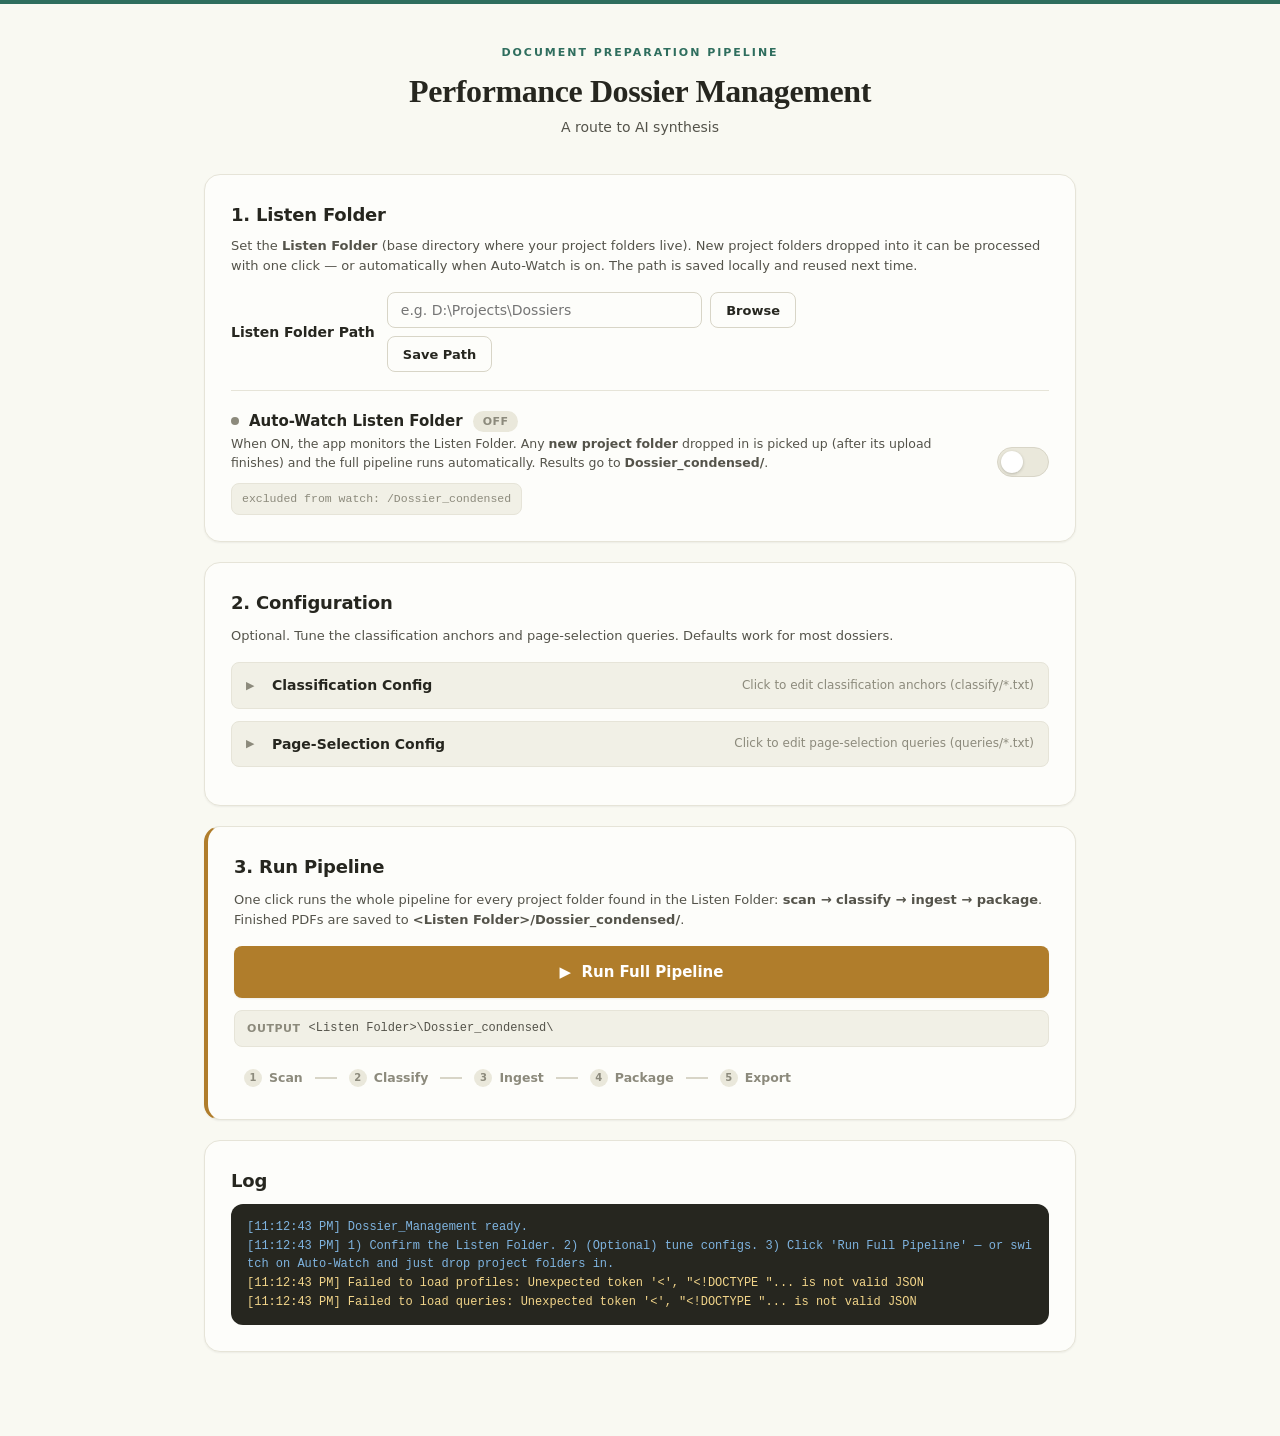
==== commit 20abc731: "1" ====
--- a/static/index.html
+++ b/static/index.html
@@ -5,7 +5,7 @@
 <meta name="viewport" content="width=device-width, initial-scale=1.0">
 <title>Performance Dossier Management — Document Pipeline</title>
 <link rel="icon" href="data:,">
-<link rel="stylesheet" href="/static/style.css?v=14">
+<link rel="stylesheet" href="/static/style.css?v=15">
 </head>
 <body>
 
@@ -34,6 +34,26 @@
         <button class="btn btn-sm btn-outline" id="btn-save-folder" type="button"
           title="Save this folder path to disk (persisted across restarts)">Save Path</button>
       </div>
+    </div>
+
+    <div class="watch-row">
+      <div class="watch-text">
+        <div class="watch-title">
+          <span class="live-dot" id="live-dot"></span>
+          Auto-Watch Listen Folder
+          <span class="watch-state" id="watch-state">OFF</span>
+        </div>
+        <div class="watch-sub">
+          When ON, the app monitors the Listen Folder. Any <strong>new project folder</strong> dropped in
+          is picked up (after its upload finishes) and the full pipeline runs automatically. Results go to
+          <strong>Dossier_condensed/</strong>.
+        </div>
+        <div class="watch-exclude">excluded from watch: /Dossier_condensed</div>
+      </div>
+      <label class="switch" title="Toggle automatic folder watching">
+        <input type="checkbox" id="watch-toggle">
+        <span class="slider"></span>
+      </label>
     </div>
   </section>
 
@@ -127,30 +147,6 @@
     </div>
   </section>
 
-  <!-- ============ 4. Auto-Watch ============ -->
-  <section class="card watch-card">
-    <h2>4. Auto-Watch</h2>
-    <div class="watch-row">
-      <div class="watch-text">
-        <div class="watch-title">
-          <span class="live-dot" id="live-dot"></span>
-          Watch Listen Folder
-          <span class="watch-state" id="watch-state">OFF</span>
-        </div>
-        <div class="watch-sub">
-          When ON, the app monitors the Listen Folder. Any <strong>new project folder</strong> dropped in
-          is picked up (after its upload finishes) and the full pipeline runs automatically. Results go to
-          <strong>Dossier_condensed/</strong>.
-        </div>
-        <div class="watch-exclude">excluded from watch: /Dossier_condensed</div>
-      </div>
-      <label class="switch" title="Toggle automatic folder watching">
-        <input type="checkbox" id="watch-toggle">
-        <span class="slider"></span>
-      </label>
-    </div>
-  </section>
-
   <!-- Log -->
   <section class="card">
     <h2>Log</h2>
--- a/static/style.css
+++ b/static/style.css
@@ -962,14 +962,14 @@
   50%      { box-shadow: 0 0 0 6px rgba(176,125,43,0); }
 }
 
-/* --- Auto-watch card --- */
-.watch-card { border-left: 4px solid var(--primary); }
-
+/* --- Auto-watch row (now inside the Listen Folder card) --- */
 .watch-row {
   display: flex;
   align-items: center;
   gap: 16px;
-  padding: 4px 0;
+  margin-top: 18px;
+  padding-top: 18px;
+  border-top: 1px solid var(--line);
 }
 .watch-text { flex: 1 1 auto; }
 .watch-title {
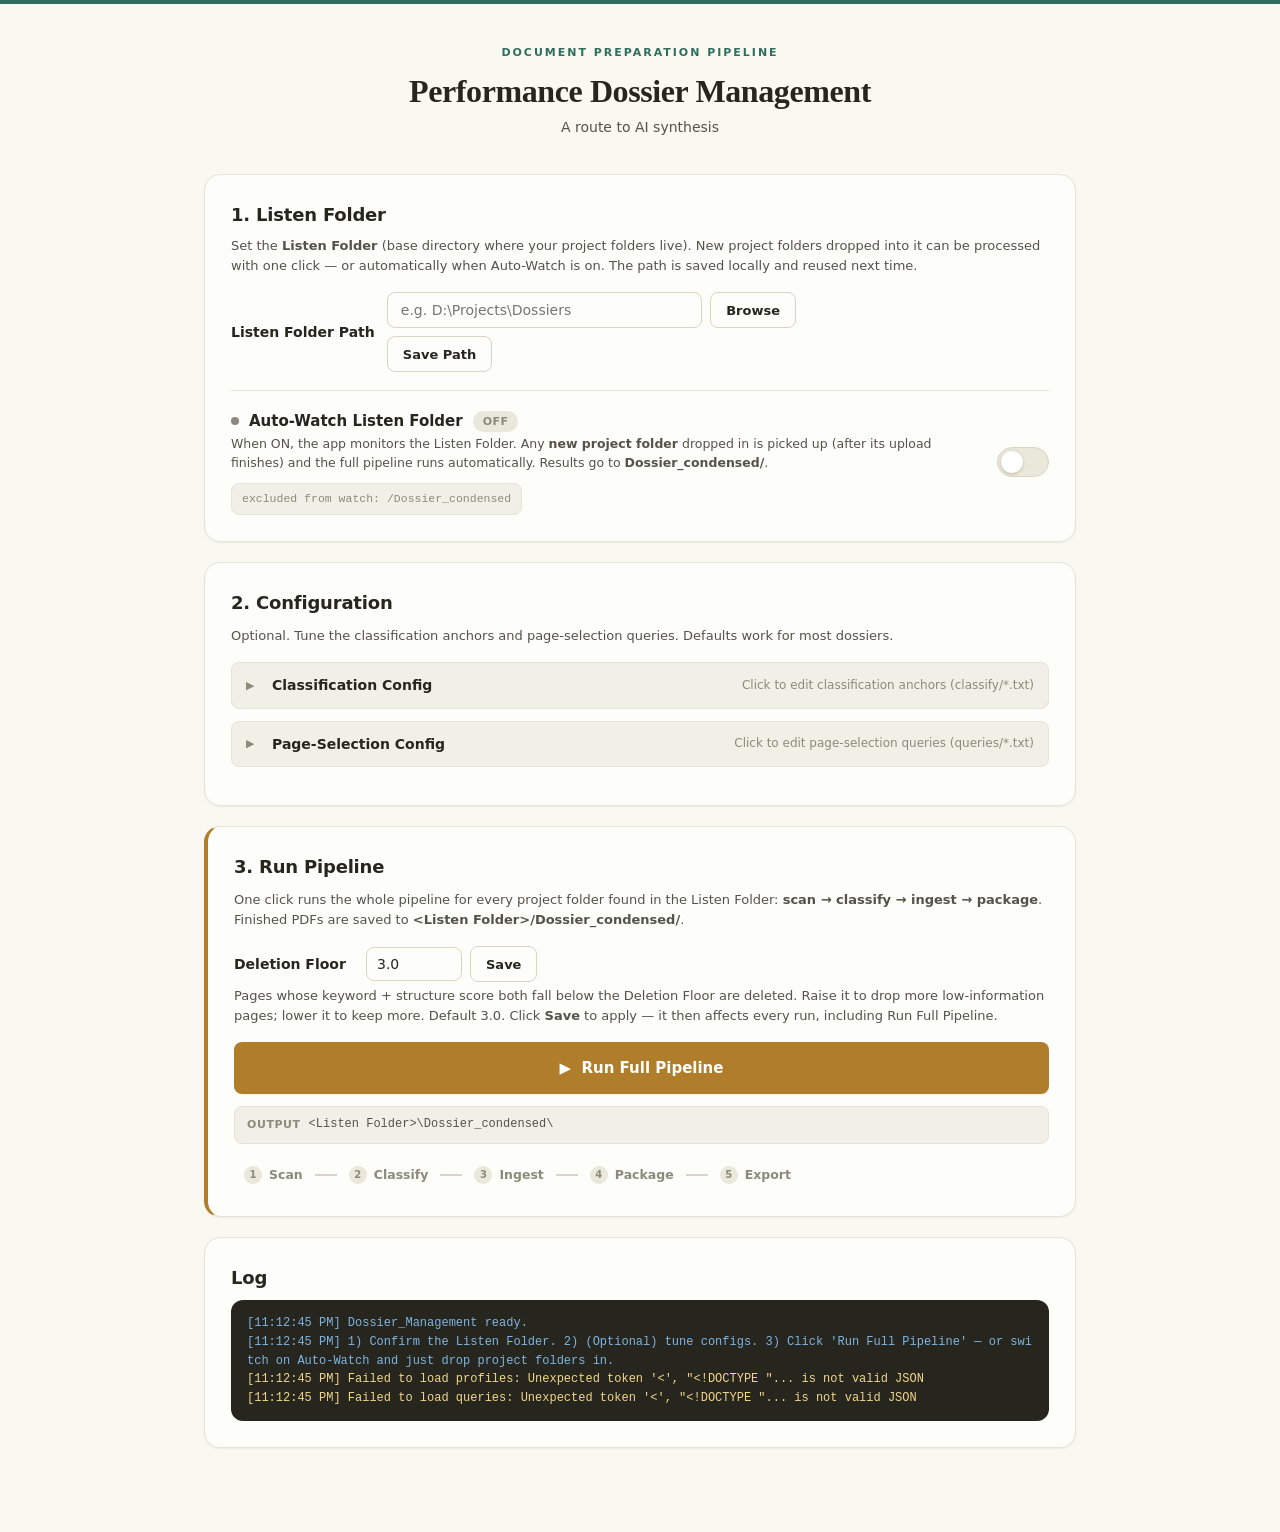
==== commit 5db7668a: "1" ====
--- a/static/index.html
+++ b/static/index.html
@@ -5,7 +5,7 @@
 <meta name="viewport" content="width=device-width, initial-scale=1.0">
 <title>Performance Dossier Management — Document Pipeline</title>
 <link rel="icon" href="data:,">
-<link rel="stylesheet" href="/static/style.css?v=15">
+<link rel="stylesheet" href="/static/style.css?v=16">
 </head>
 <body>
 
@@ -116,6 +116,19 @@
     <h2>3. Run Pipeline</h2>
     <p class="hint">One click runs the whole pipeline for every project folder found in the Listen Folder: <strong>scan &rarr; classify &rarr; ingest &rarr; package</strong>. Finished PDFs are saved to <strong>&lt;Listen Folder&gt;/Dossier_condensed/</strong>.</p>
 
+    <!-- 3a. Deletion Floor (page-deletion threshold) -->
+    <div class="param-row">
+      <label for="deletion-floor">Deletion Floor</label>
+      <div class="folder-input-group">
+        <input type="number" id="deletion-floor" min="0" step="0.5" value="3.0"
+          title="Pages scoring below this on BOTH tracks are removed. Higher = more aggressive deletion.">
+        <button class="btn btn-sm btn-outline" id="btn-save-floor" type="button"
+          title="Save the Deletion Floor (persisted; applied to all runs)">Save</button>
+      </div>
+      <span class="param-status" id="floor-status"></span>
+    </div>
+    <p class="hint param-hint">Pages whose keyword + structure score both fall below the Deletion Floor are deleted. Raise it to drop more low-information pages; lower it to keep more. Default 3.0. Click <strong>Save</strong> to apply — it then affects every run, including Run Full Pipeline.</p>
+
     <div class="button-row">
       <button class="btn btn-accent btn-run-all" id="btn-run-all"
         title="Run the full pipeline (scan, classify, ingest, package, export) for all project folders">
@@ -177,7 +190,7 @@
   </div>
 </div>
 
-<script src="/static/app.js?v=20"></script>
+<script src="/static/app.js?v=21"></script>
 
 </body>
 </html>
--- a/static/style.css
+++ b/static/style.css
@@ -729,6 +729,41 @@
   min-width: 200px;
 }
 
+/* ===================== Deletion Floor param (Step 3) ===================== */
+.param-row {
+  display: flex;
+  align-items: center;
+  gap: 12px;
+  flex-wrap: wrap;
+  margin: 14px 0 4px;
+}
+.param-row > label {
+  font-size: 14px;
+  font-weight: 600;
+  color: var(--ink);
+  min-width: 120px;
+}
+.param-row #deletion-floor {
+  width: 96px;
+  padding: 8px 10px;
+  border: 1px solid var(--line-2);
+  border-radius: var(--r-sm);
+  font-size: 14px;
+  font-family: inherit;
+  background: var(--surface);
+  color: var(--ink);
+  outline: none;
+}
+.param-row #deletion-floor:focus {
+  border-color: var(--primary);
+  box-shadow: 0 0 0 3px var(--primary-100);
+}
+.param-status {
+  font-size: 12px;
+  color: var(--success);
+}
+.param-hint { margin-bottom: 16px; }
+
 /* ===================== Folder picker modal ===================== */
 .modal {
   position: fixed;
